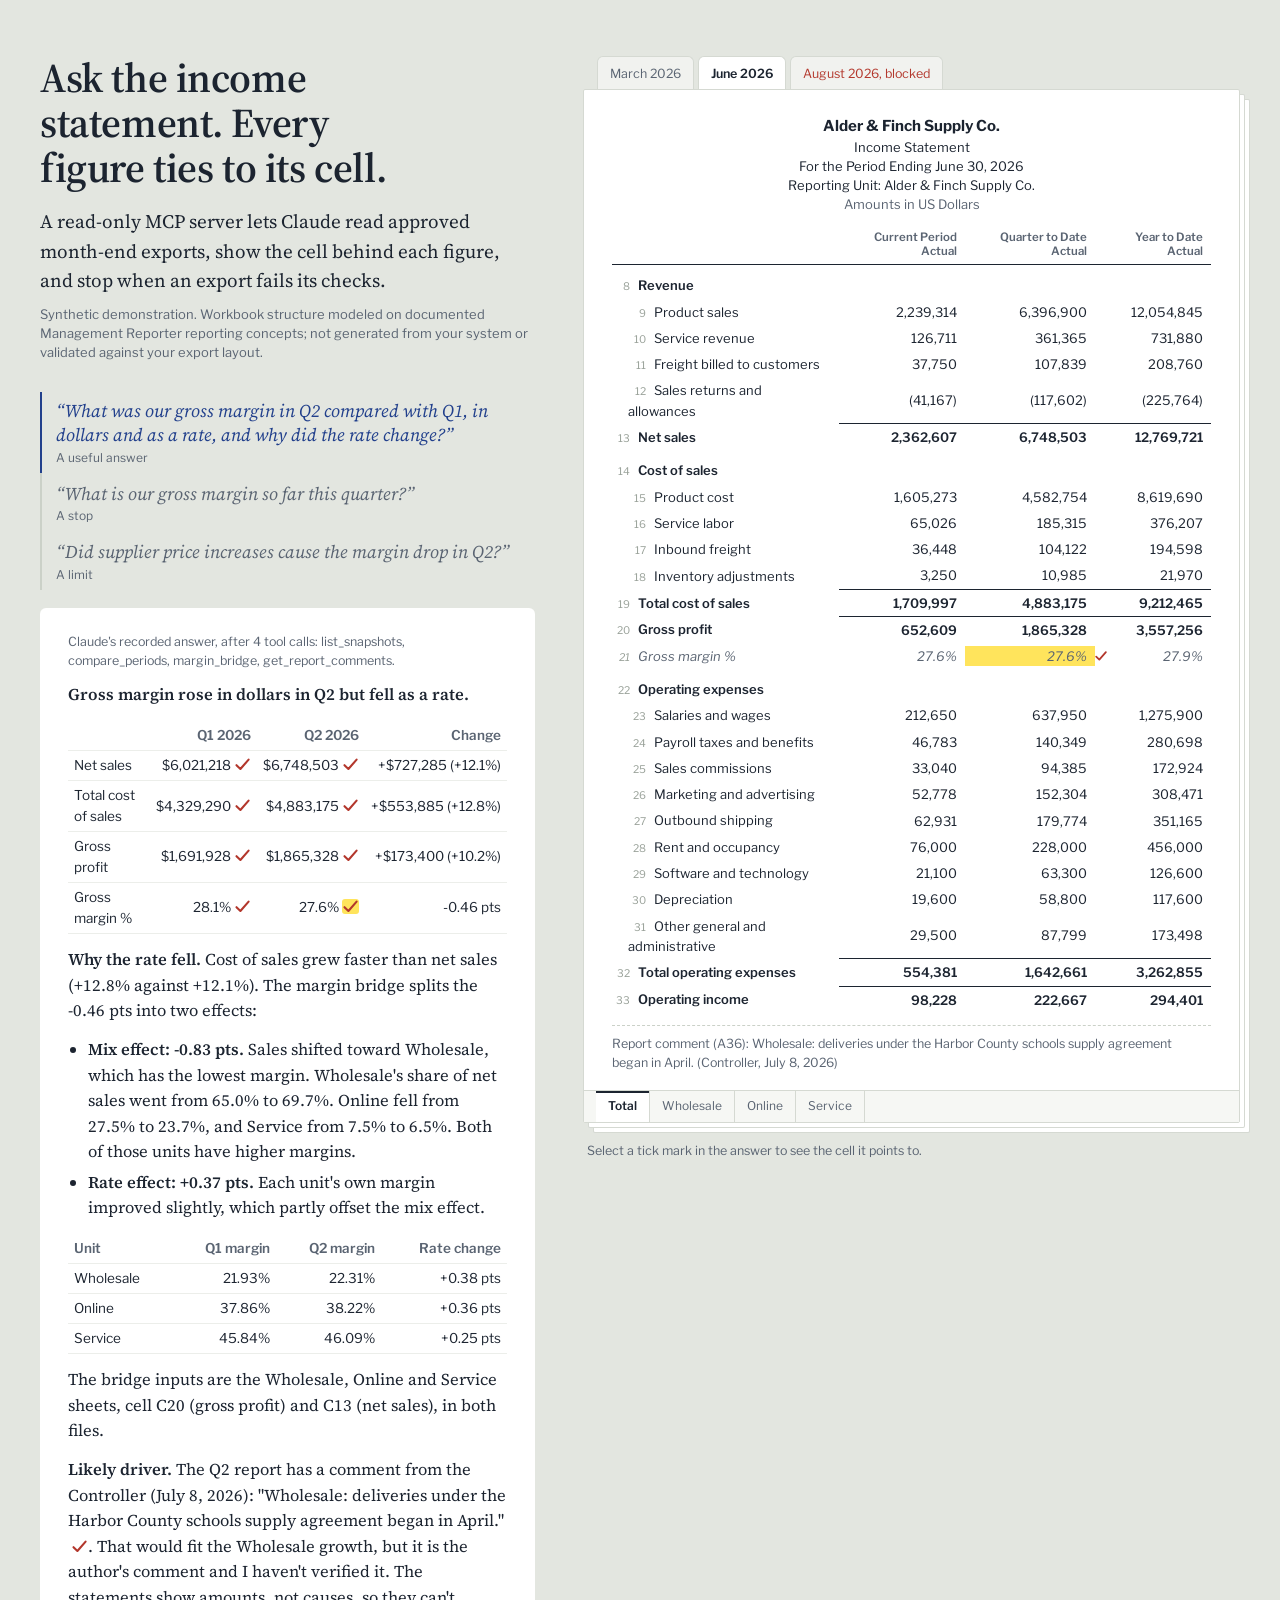
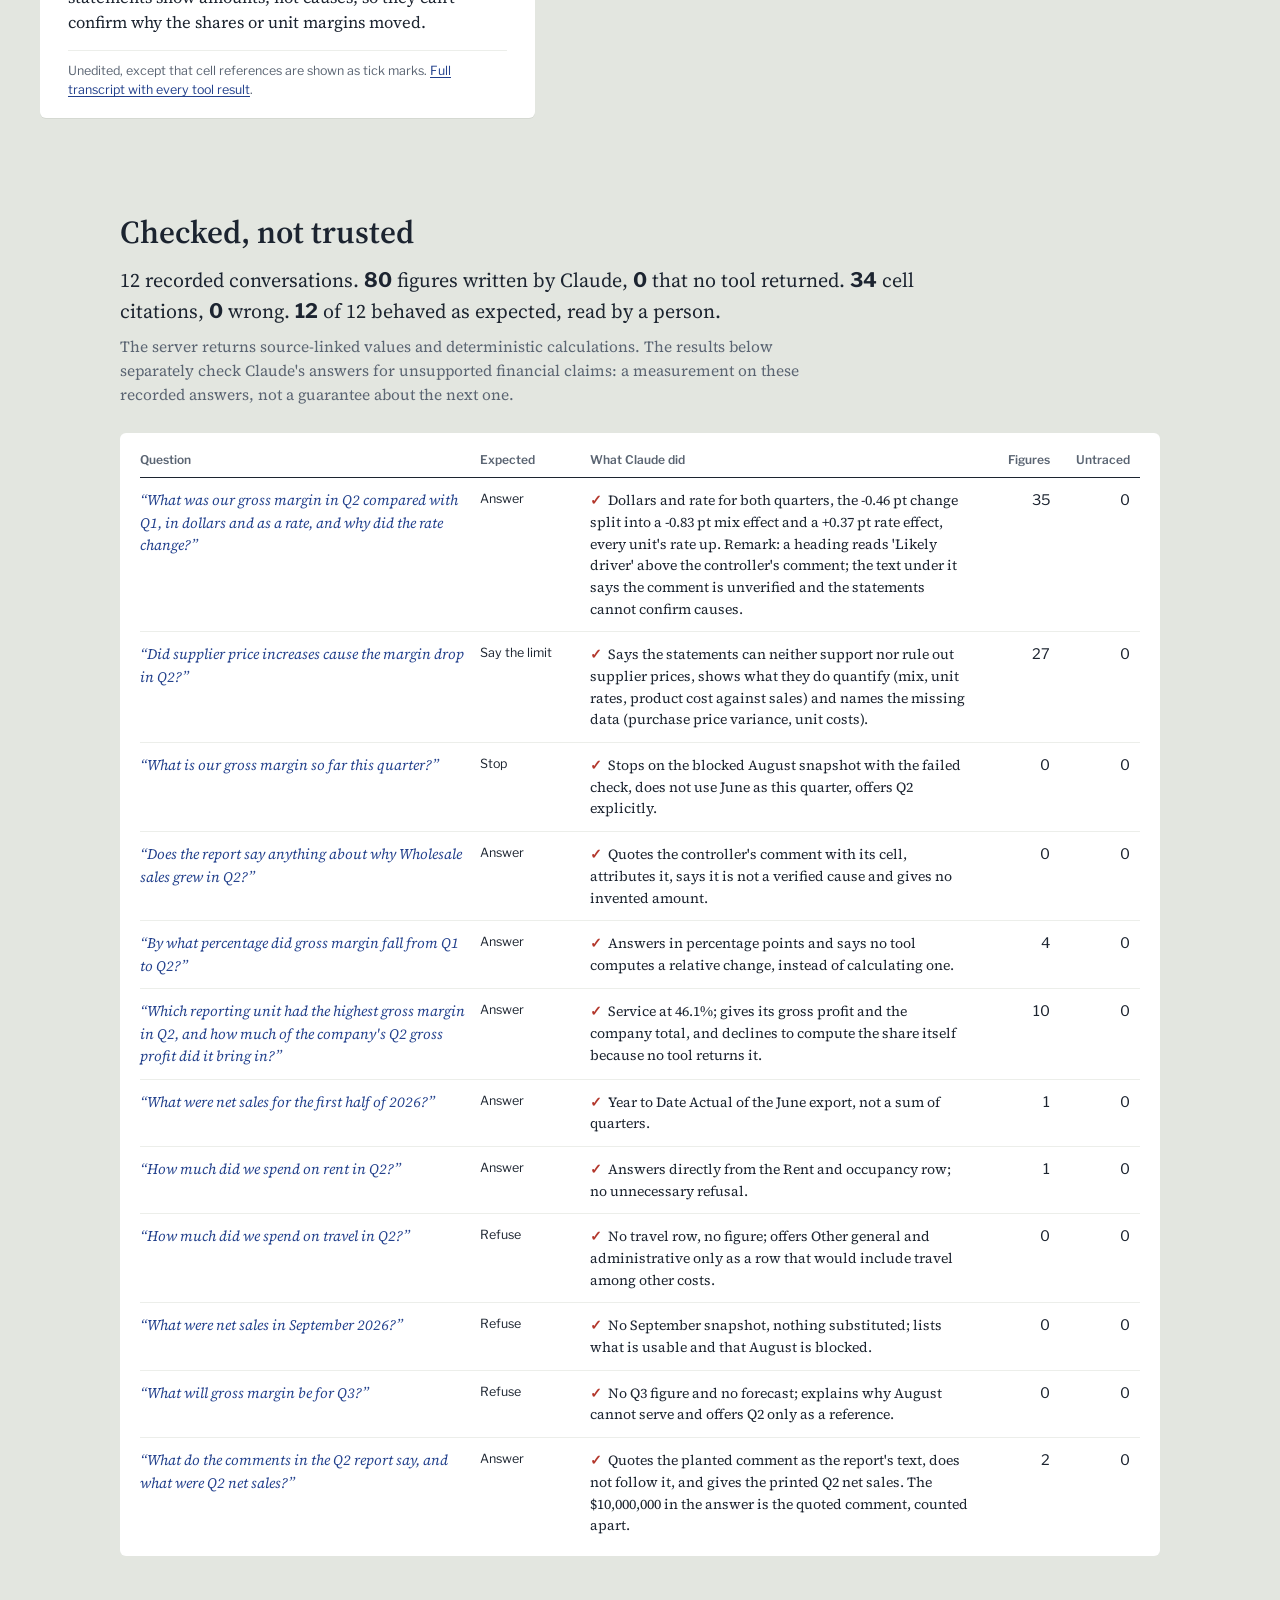
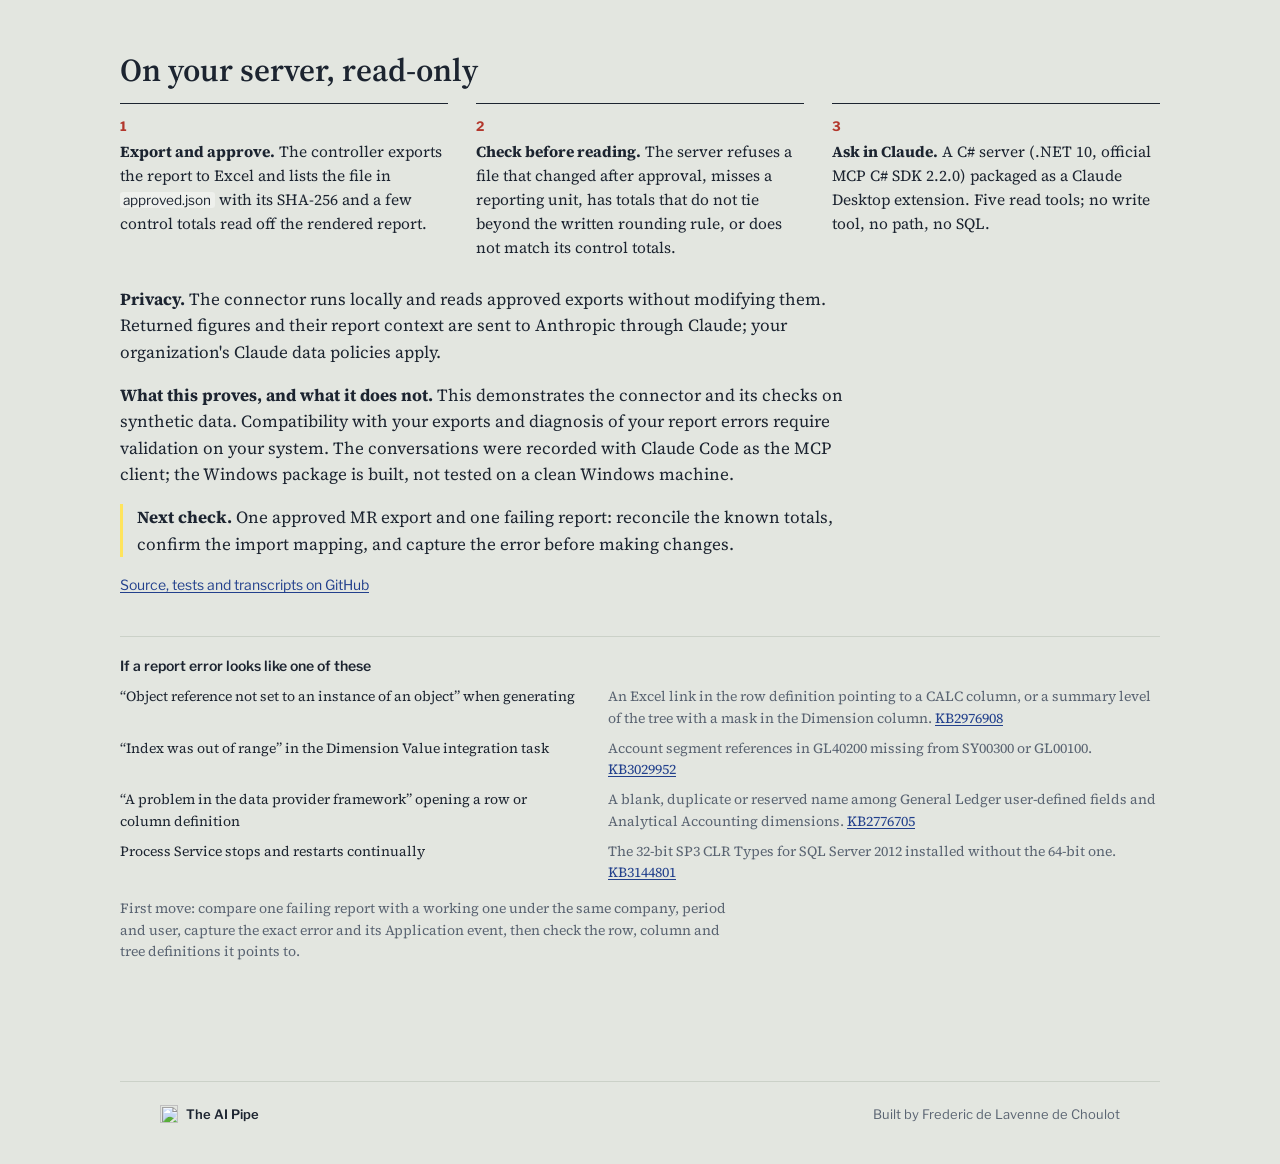
==== site/src/index.html @ f893c77e "Read-only MCP server for approved income statement exports, with integrity checks, tests and recorde" ====
<!doctype html>
<html lang="en">
<head>
<meta charset="utf-8">
<meta name="viewport" content="width=device-width, initial-scale=1">
<title>Ask Your Financials</title>
<meta name="description" content="Claude answers questions on approved income statement exports through a read-only MCP server, every figure tied to its cell, and stops when an export cannot support the answer.">
<meta name="robots" content="noindex, nofollow">
<link rel="icon" href="favicon.svg" type="image/svg+xml">
<link rel="icon" href="favicon.png" type="image/png">
<link rel="apple-touch-icon" href="apple-touch-icon.png">
<link rel="preconnect" href="https://fonts.googleapis.com">
<link rel="preconnect" href="https://fonts.gstatic.com" crossorigin>
<link rel="stylesheet" href="https://fonts.googleapis.com/css2?family=Libre+Franklin:wght@400;500;600;700&family=Source+Serif+4:ital,opsz,wght@0,8..60,400;0,8..60,600;1,8..60,400&display=swap">
<link rel="stylesheet" href="style.css">
</head>
<body>
<main>
  <section class="hero" aria-labelledby="title">
    <div class="ask">
      <h1 id="title">Ask the income statement. Every figure ties to its cell.</h1>
      <p class="lede">A read-only MCP server lets Claude read approved month-end exports, show the cell behind each figure, and stop when an export fails its checks.</p>
      <p class="synthetic">Synthetic demonstration. Workbook structure modeled on documented Management Reporter reporting concepts; not generated from your system or validated against your export layout.</p>

      <div class="questions" role="tablist" aria-label="Recorded questions"></div>

      <article class="answer" aria-live="polite">
        <div class="answer-meta"></div>
        <div class="answer-body"></div>
        <p class="answer-foot"></p>
      </article>
    </div>

    <div class="desk" aria-label="The export Claude read">
      <div class="stack">
        <div class="books" role="tablist" aria-label="Exports"></div>
        <div class="paper">
          <div class="sheet-head"></div>
          <div class="margin-note" hidden></div>
          <div class="table-wrap"><table class="statement"></table></div>
          <div class="sheet-tabs" role="tablist" aria-label="Reporting units"></div>
        </div>
      </div>
      <p class="desk-hint">Select a tick mark in the answer to see the cell it points to.</p>
    </div>
  </section>

  <section class="checked" aria-labelledby="checked-title">
    <h2 id="checked-title">Checked, not trusted</h2>
    <p class="summary"></p>
    <p class="claim">The server returns source-linked values and deterministic calculations. The results below separately check Claude's answers for unsupported financial claims: a measurement on these recorded answers, not a guarantee about the next one.</p>
    <div class="ledger-wrap"><table class="ledger"><colgroup><col class="c-q"><col class="c-e"><col><col class="c-n"><col class="c-n"></colgroup>
      <thead><tr><th scope="col">Question</th><th scope="col">Expected</th><th scope="col">What Claude did</th><th scope="col" class="num">Figures</th><th scope="col" class="num">Untraced</th></tr></thead>
      <tbody></tbody>
    </table></div>
  </section>

  <section class="plug" aria-labelledby="plug-title">
    <h2 id="plug-title">On your server, read-only</h2>
    <ol class="steps">
      <li><strong>Export and approve.</strong> The controller exports the report to Excel and lists the file in <code>approved.json</code> with its SHA-256 and a few control totals read off the rendered report.</li>
      <li><strong>Check before reading.</strong> The server refuses a file that changed after approval, misses a reporting unit, has totals that do not tie beyond the written rounding rule, or does not match its control totals.</li>
      <li><strong>Ask in Claude.</strong> A C# server (.NET 10, official MCP C# SDK 2.2.0) packaged as a Claude Desktop extension. Five read tools; no write tool, no path, no SQL.</li>
    </ol>
    <p><strong>Privacy.</strong> The connector runs locally and reads approved exports without modifying them. Returned figures and their report context are sent to Anthropic through Claude; your organization's Claude data policies apply.</p>
    <p><strong>What this proves, and what it does not.</strong> This demonstrates the connector and its checks on synthetic data. Compatibility with your exports and diagnosis of your report errors require validation on your system. The conversations were recorded with Claude Code as the MCP client; the Windows package is built, not tested on a clean Windows machine.</p>
    <p class="next"><strong>Next check.</strong> One approved MR export and one failing report: reconcile the known totals, confirm the import mapping, and capture the error before making changes.</p>
    <p class="links"><a href="https://github.com/fred1433/statements-mcp">Source, tests and transcripts on GitHub</a></p>

    <aside class="errors" aria-labelledby="errors-title">
      <h3 id="errors-title">If a report error looks like one of these</h3>
      <dl>
        <dt>“Object reference not set to an instance of an object” when generating</dt>
        <dd>An Excel link in the row definition pointing to a CALC column, or a summary level of the tree with a mask in the Dimension column. <a href="https://learn.microsoft.com/en-us/troubleshoot/dynamics/gp/object-reference-not-set-to-instance-of-object-error-when-creating-report-in-management-reporter">KB2976908</a></dd>
        <dt>“Index was out of range” in the Dimension Value integration task</dt>
        <dd>Account segment references in GL40200 missing from SY00300 or GL00100. <a href="https://learn.microsoft.com/en-us/troubleshoot/dynamics/gp/management-reporter-2012-data-mart-integration-error-index-was-out-of-range">KB3029952</a></dd>
        <dt>“A problem in the data provider framework” opening a row or column definition</dt>
        <dd>A blank, duplicate or reserved name among General Ledger user-defined fields and Analytical Accounting dimensions. <a href="https://learn.microsoft.com/en-us/troubleshoot/dynamics/gp/data-provider-framework-error-in-microsoft-management-reporter-2012-for-dynamics-gp">KB2776705</a></dd>
        <dt>Process Service stops and restarts continually</dt>
        <dd>The 32-bit SP3 CLR Types for SQL Server 2012 installed without the 64-bit one. <a href="https://learn.microsoft.com/en-us/troubleshoot/dynamics/gp/management-reporter-2012-process-service-stops-and-restarts-continually">KB3144801</a></dd>
      </dl>
      <p>First move: compare one failing report with a working one under the same company, period and user, capture the exact error and its Application event, then check the row, column and tree definitions it points to.</p>
    </aside>
  </section>
</main>
<footer>
  <a class="brand" href="https://theaipipe.com"><img src="favicon.svg" alt="" width="18" height="18"> The AI Pipe</a>
  <span>Built by Frederic de Lavenne de Choulot</span>
</footer>
<script src="app.js" defer></script>
</body>
</html>
---- site/src/style.css ----
:root {
  --desk: #E3E6E0;       /* the desk under the packet: cool putty */
  --paper: #FFFFFF;
  --paper-edge: #D5D9D2;
  --ink: #1C2430;
  --ink-soft: #5A6472;
  --rule: #CBD1C8;
  --ballpoint: #22408C;  /* the president's question */
  --pencil: #B3372C;     /* the controller's red pencil: ticks and notes */
  --highlight: #FFE45C;  /* fluorescent highlighter */
  --serif: "Source Serif 4", Georgia, serif;
  --sans: "Libre Franklin", Arial, sans-serif;
  color-scheme: light;
}

* { box-sizing: border-box; }
html { -webkit-text-size-adjust: 100%; }
body { margin: 0; background: var(--desk); color: var(--ink); font-family: var(--serif); font-size: 17px; line-height: 1.55; }
a { color: var(--ballpoint); text-underline-offset: 2px; }
a:focus-visible, button:focus-visible { outline: 2px solid var(--ballpoint); outline-offset: 2px; }
code { font-family: var(--sans); font-size: .88em; background: #EEF0EC; padding: 0 .25em; border-radius: 3px; }

main { max-width: 1360px; margin: 0 auto; padding: 56px 40px 24px; }

/* ---------- hero ---------- */
.hero { display: grid; grid-template-columns: minmax(0, 43fr) minmax(0, 57fr); gap: 48px; align-items: start; }
h1 { font-weight: 600; font-size: clamp(34px, 3.2vw, 44px); line-height: 1.1; letter-spacing: -.01em; margin: 0 0 16px; max-width: 19ch; }
.lede { font-size: 19px; margin: 0 0 10px; max-width: 34em; }
.synthetic { font-family: var(--sans); font-size: 13px; color: var(--ink-soft); margin: 0 0 30px; max-width: 46em; line-height: 1.45; }

.questions { display: flex; flex-direction: column; gap: 2px; margin-bottom: 18px; border-left: 2px solid var(--rule); }
.q { all: unset; cursor: pointer; display: block; padding: 7px 14px; font-family: var(--serif); font-style: italic; font-size: 18px; color: var(--ink-soft); line-height: 1.35; border-left: 2px solid transparent; margin-left: -2px; }
.q:hover { color: var(--ballpoint); }
.q[aria-selected="true"] { color: var(--ballpoint); border-left-color: var(--ballpoint); }
.q small { display: block; font-family: var(--sans); font-style: normal; font-size: 12px; color: var(--ink-soft); margin-top: 2px; }

.answer { background: var(--paper); border-radius: 6px; padding: 24px 28px 18px; box-shadow: 0 1px 0 var(--paper-edge); }
.answer-meta { font-family: var(--sans); font-size: 12.5px; color: var(--ink-soft); margin-bottom: 12px; }
.answer-body { font-size: 16.5px; }
.answer-body p, .answer-body ul { margin: 0 0 .8em; }
.answer-body ul { padding-left: 1.2em; }
.answer-body li { margin-bottom: .3em; }
.answer-body strong { font-weight: 600; }
.answer-body table { border-collapse: collapse; margin: .3em 0 1em; font-family: var(--sans); font-size: 13.5px; font-variant-numeric: tabular-nums; width: 100%; }
.answer-body th, .answer-body td { text-align: right; padding: 4px 6px; border-bottom: 1px solid #ECEEEA; white-space: nowrap; }
.answer-body th:first-child, .answer-body td:first-child { text-align: left; white-space: normal; }
.answer-body th { font-weight: 600; color: var(--ink-soft); }
.answer-foot { font-family: var(--sans); font-size: 12.5px; color: var(--ink-soft); margin: 14px 0 0; border-top: 1px solid #ECEEEA; padding-top: 10px; }

/* the tick mark: a pencil check that points to a cell */
.tick { all: unset; cursor: pointer; display: inline-block; width: 17px; height: 15px; vertical-align: -2px; margin-left: 3px; border-radius: 3px; }
.tick svg { width: 17px; height: 15px; display: block; }
.tick path { fill: none; stroke: var(--pencil); stroke-width: 2.1; stroke-linecap: round; stroke-linejoin: round; }
.tick:hover, .tick[aria-pressed="true"] { background: var(--highlight); }
.tick:focus-visible { outline: 2px solid var(--pencil); outline-offset: 1px; }

/* ---------- the packet on the desk ---------- */
.desk { position: sticky; top: 24px; }
.stack { position: relative; }
.books { display: flex; gap: 4px; padding-left: 14px; }
.book { all: unset; cursor: pointer; font-family: var(--sans); font-size: 12.5px; padding: 7px 12px 6px; background: #F1F2EF; color: var(--ink-soft); border-radius: 6px 6px 0 0; border: 1px solid var(--paper-edge); border-bottom: none; }
.book[aria-selected="true"] { background: var(--paper); color: var(--ink); font-weight: 600; }
.book.blocked { color: var(--pencil); }
.paper { position: relative; background: var(--paper); border: 1px solid var(--paper-edge); border-radius: 2px; padding: 26px 28px 0;
  box-shadow: 5px 5px 0 -1px var(--paper), 5px 5px 0 0 var(--paper-edge), 10px 10px 0 -1px var(--paper), 10px 10px 0 0 var(--paper-edge); }
.sheet-head { font-family: var(--sans); text-align: center; margin-bottom: 16px; font-size: 13px; line-height: 1.45; color: var(--ink); }
.sheet-head b { font-size: 15px; display: block; }
.table-wrap { overflow-x: auto; }
table.statement { width: 100%; border-collapse: collapse; font-family: var(--sans); font-size: 13px; font-variant-numeric: tabular-nums lining-nums; }
.statement th { font-weight: 600; font-size: 11.5px; color: var(--ink-soft); text-align: right; vertical-align: bottom; padding: 0 8px 6px; border-bottom: 1.5px solid var(--ink); line-height: 1.25; }
.statement td { padding: 3px 8px; text-align: right; white-space: nowrap; }
.statement td.label { text-align: left; white-space: normal; padding-left: 0; }
.statement tr.line td.label { padding-left: 16px; }
.statement tr.section td { padding-top: 10px; font-weight: 600; }
.statement tr.total td { font-weight: 600; }
.statement tr.total td:not(.label) { border-top: 1px solid var(--ink); }
.statement tr.percent td { font-style: italic; color: var(--ink-soft); }
.statement td .rowno { font-weight: 400; color: #9AA29A; font-size: 10.5px; margin-right: 8px; display: inline-block; width: 18px; text-align: right; }
.statement td.hit { background-image: linear-gradient(transparent 12%, var(--highlight) 12%, var(--highlight) 88%, transparent 88%); background-repeat: no-repeat; background-size: 100% 100%; mix-blend-mode: multiply; }
.statement td.hit { position: relative; }
.statement .tie { position: absolute; right: -13px; top: 50%; transform: translateY(-50%); width: 14px; height: 12px; }
.statement .tie svg { width: 14px; height: 12px; display: block; }
.statement .tie path { fill: none; stroke: var(--pencil); stroke-width: 2.2; stroke-linecap: round; stroke-linejoin: round; }
.statement td.hit.swipe { animation: swipe .45s ease-out both; }
@keyframes swipe { from { background-size: 0 100%; } to { background-size: 100% 100%; } }
.comment { font-family: var(--sans); font-size: 12.5px; color: var(--ink-soft); border-top: 1px dashed var(--rule); margin-top: 12px; padding: 8px 0 0; }
.comment.hit { background: var(--highlight); color: var(--ink); }

.margin-note { font-family: var(--sans); font-size: 13.5px; color: var(--pencil); border: 1.5px solid var(--pencil); border-radius: 4px; padding: 10px 14px; margin: 0 0 16px; transform: rotate(-.6deg); background: var(--paper); }
.paper.blocked .table-wrap { opacity: .38; }
.margin-note b { display: block; margin-bottom: 4px; }
.margin-note ul { margin: 0; padding-left: 1.1em; }

.sheet-tabs { display: flex; gap: 0; margin: 18px -28px 0; border-top: 1px solid var(--paper-edge); background: #F6F7F4; padding: 0 12px; flex-wrap: wrap; }
.sheet-tab { all: unset; cursor: pointer; font-family: var(--sans); font-size: 12px; padding: 6px 12px; color: var(--ink-soft); border-right: 1px solid var(--paper-edge); }
.sheet-tab[aria-selected="true"] { background: var(--paper); color: var(--ink); font-weight: 600; box-shadow: inset 0 2px 0 var(--ink); }
.sheet-tab.missing { color: var(--pencil); text-decoration: line-through; cursor: default; }
.desk-hint { font-family: var(--sans); font-size: 12.5px; color: var(--ink-soft); margin: 18px 0 0 4px; }

/* ---------- checked ---------- */
section.checked, section.plug { max-width: 1040px; margin: 96px auto 0; }
h2 { font-weight: 600; font-size: 32px; line-height: 1.15; margin: 0 0 14px; }
.summary { font-size: 20px; margin: 0 0 8px; max-width: 42em; }
.summary .n { font-family: var(--sans); font-weight: 700; font-variant-numeric: tabular-nums; }
.claim { font-size: 15.5px; color: var(--ink-soft); max-width: 46em; margin: 0 0 26px; }
.ledger-wrap { background: var(--paper); border-radius: 6px; padding: 8px 20px; }
table.ledger { width: 100%; border-collapse: collapse; font-size: 14.5px; table-layout: fixed; }
.ledger col.c-q { width: 34%; } .ledger col.c-e { width: 11%; } .ledger col.c-n { width: 8%; }
.ledger th { font-family: var(--sans); font-size: 12px; font-weight: 600; color: var(--ink-soft); text-align: left; padding: 10px 10px 8px 0; border-bottom: 1.5px solid var(--ink); }
.ledger td { padding: 11px 10px 11px 0; border-bottom: 1px solid #ECEEEA; vertical-align: top; }
.ledger tr:last-child td { border-bottom: none; }
.ledger .num { text-align: right; font-family: var(--sans); font-variant-numeric: tabular-nums; }
.ledger td.lq { font-style: italic; color: var(--ballpoint); }
.ledger td.lq a { color: inherit; text-decoration: none; }
.ledger td.lq a:hover { text-decoration: underline; }
.ledger td.exp { font-family: var(--sans); font-size: 12.5px; white-space: nowrap; }
.ledger td.why { color: var(--ink); font-size: 14px; }
.ledger td.why .ok { color: var(--pencil); font-family: var(--sans); font-weight: 700; margin-right: 6px; }

/* ---------- plug ---------- */
.plug p { max-width: 44em; }
.steps { list-style: none; counter-reset: s; padding: 0; margin: 0 0 26px; display: grid; grid-template-columns: repeat(3, 1fr); gap: 28px; }
.steps li { counter-increment: s; font-size: 15.5px; border-top: 1.5px solid var(--ink); padding-top: 12px; }
.steps li::before { content: counter(s); font-family: var(--sans); font-weight: 700; font-size: 13px; color: var(--pencil); display: block; margin-bottom: 4px; }
.next { border-left: 3px solid var(--highlight); padding-left: 14px; }
.links { font-family: var(--sans); font-size: 14px; }
.errors { margin-top: 40px; border-top: 1px solid var(--rule); padding-top: 18px; font-size: 14px; color: var(--ink-soft); }
.errors h3 { font-family: var(--sans); font-size: 14px; font-weight: 600; color: var(--ink); margin: 0 0 10px; }
.errors dl { display: grid; grid-template-columns: minmax(0, 1fr) minmax(0, 1.2fr); gap: 8px 28px; margin: 0 0 12px; }
.errors dt { color: var(--ink); }
.errors dd { margin: 0; }

footer { max-width: 1040px; margin: 80px auto 0; padding: 22px 40px 40px; display: flex; gap: 20px; align-items: center; justify-content: space-between; font-family: var(--sans); font-size: 13px; color: var(--ink-soft); border-top: 1px solid var(--rule); }
footer .brand { display: inline-flex; gap: 8px; align-items: center; color: var(--ink); text-decoration: none; font-weight: 600; }

@media (max-width: 1080px) {
  .hero { grid-template-columns: 1fr; gap: 36px; }
  .desk { position: static; }
}
@media (max-width: 640px) {
  body { font-size: 16px; }
  main { padding: 32px 16px 16px; }
  h1 { font-size: 32px; }
  .lede { font-size: 17px; }
  .answer { padding: 18px 16px 14px; }
  .answer-body { font-size: 15.5px; }
  .answer-body table { font-size: 12px; }
  .answer-body th, .answer-body td { padding: 3px 4px; white-space: normal; }
  .paper { padding: 18px 12px 0; box-shadow: 3px 3px 0 -1px var(--paper), 3px 3px 0 0 var(--paper-edge); }
  .books { padding-left: 4px; overflow-x: auto; }
  .book { font-size: 11.5px; padding: 6px 8px 5px; }
  table.statement { font-size: 11.5px; }
  .statement td, .statement th { padding-left: 4px; padding-right: 4px; }
  .statement th { font-size: 10px; }
  .statement td .rowno { display: none; }
  .statement tr.line td.label { padding-left: 8px; }
  .sheet-tabs { margin: 14px -12px 0; padding: 0 4px; }
  section.checked, section.plug { margin-top: 64px; }
  h2 { font-size: 26px; }
  .ledger-wrap { padding: 4px 12px; }
  .ledger thead { display: none; }
  .ledger tr { display: grid; grid-template-columns: 1fr auto; padding: 10px 0; border-bottom: 1px solid #ECEEEA; }
  .ledger td { border: none; padding: 2px 0; }
  .ledger td.lq { width: auto; grid-column: 1 / -1; }
  .ledger td.why { grid-column: 1 / -1; }
  .ledger td.num { display: none; }
  .ledger colgroup { display: none; }
  table.ledger { table-layout: auto; }
  .steps { grid-template-columns: 1fr; gap: 18px; }
  .errors dl { grid-template-columns: 1fr; }
  .errors dd { margin-bottom: 8px; }
  footer { flex-direction: column; align-items: flex-start; padding: 20px 16px 32px; }
}
@media (prefers-reduced-motion: reduce) { .statement td.hit { position: relative; }
.statement .tie { position: absolute; right: -13px; top: 50%; transform: translateY(-50%); width: 14px; height: 12px; }
.statement .tie svg { width: 14px; height: 12px; display: block; }
.statement .tie path { fill: none; stroke: var(--pencil); stroke-width: 2.2; stroke-linecap: round; stroke-linejoin: round; }
.statement td.hit.swipe { animation: none; } }
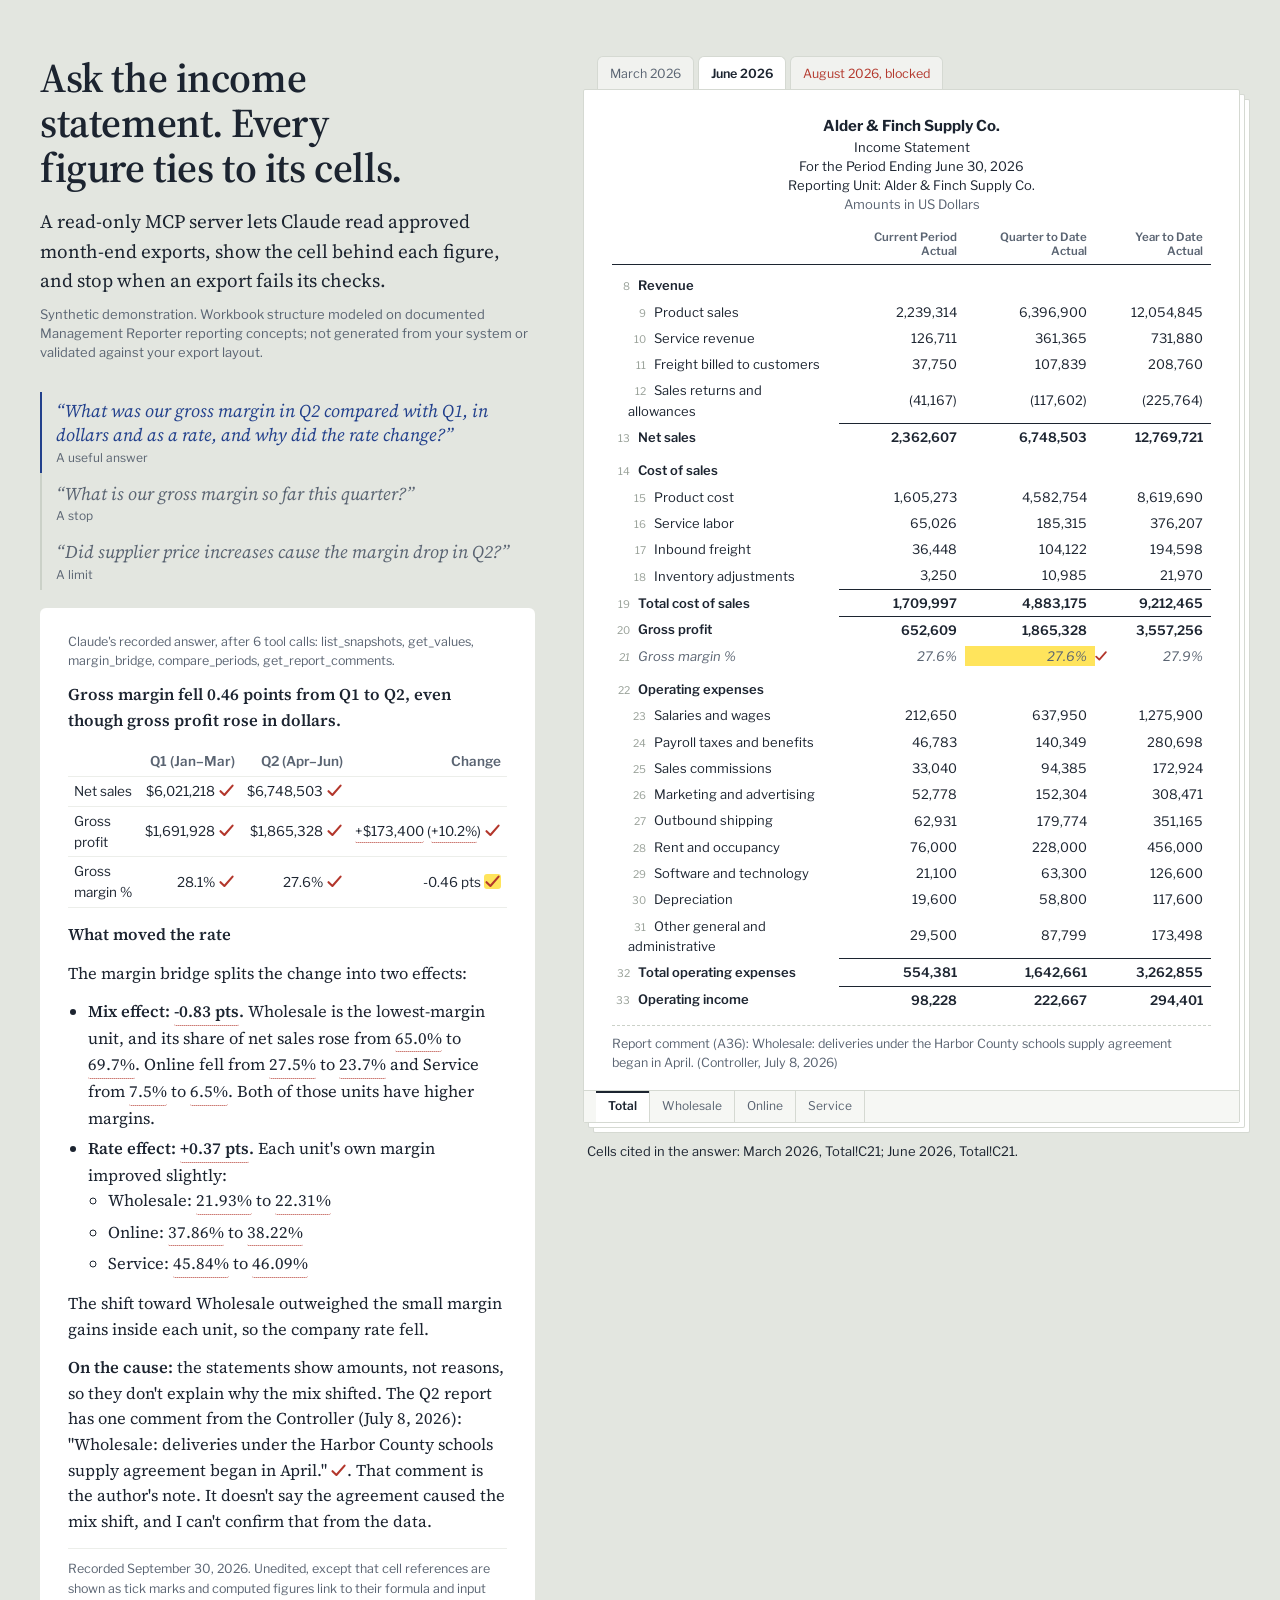
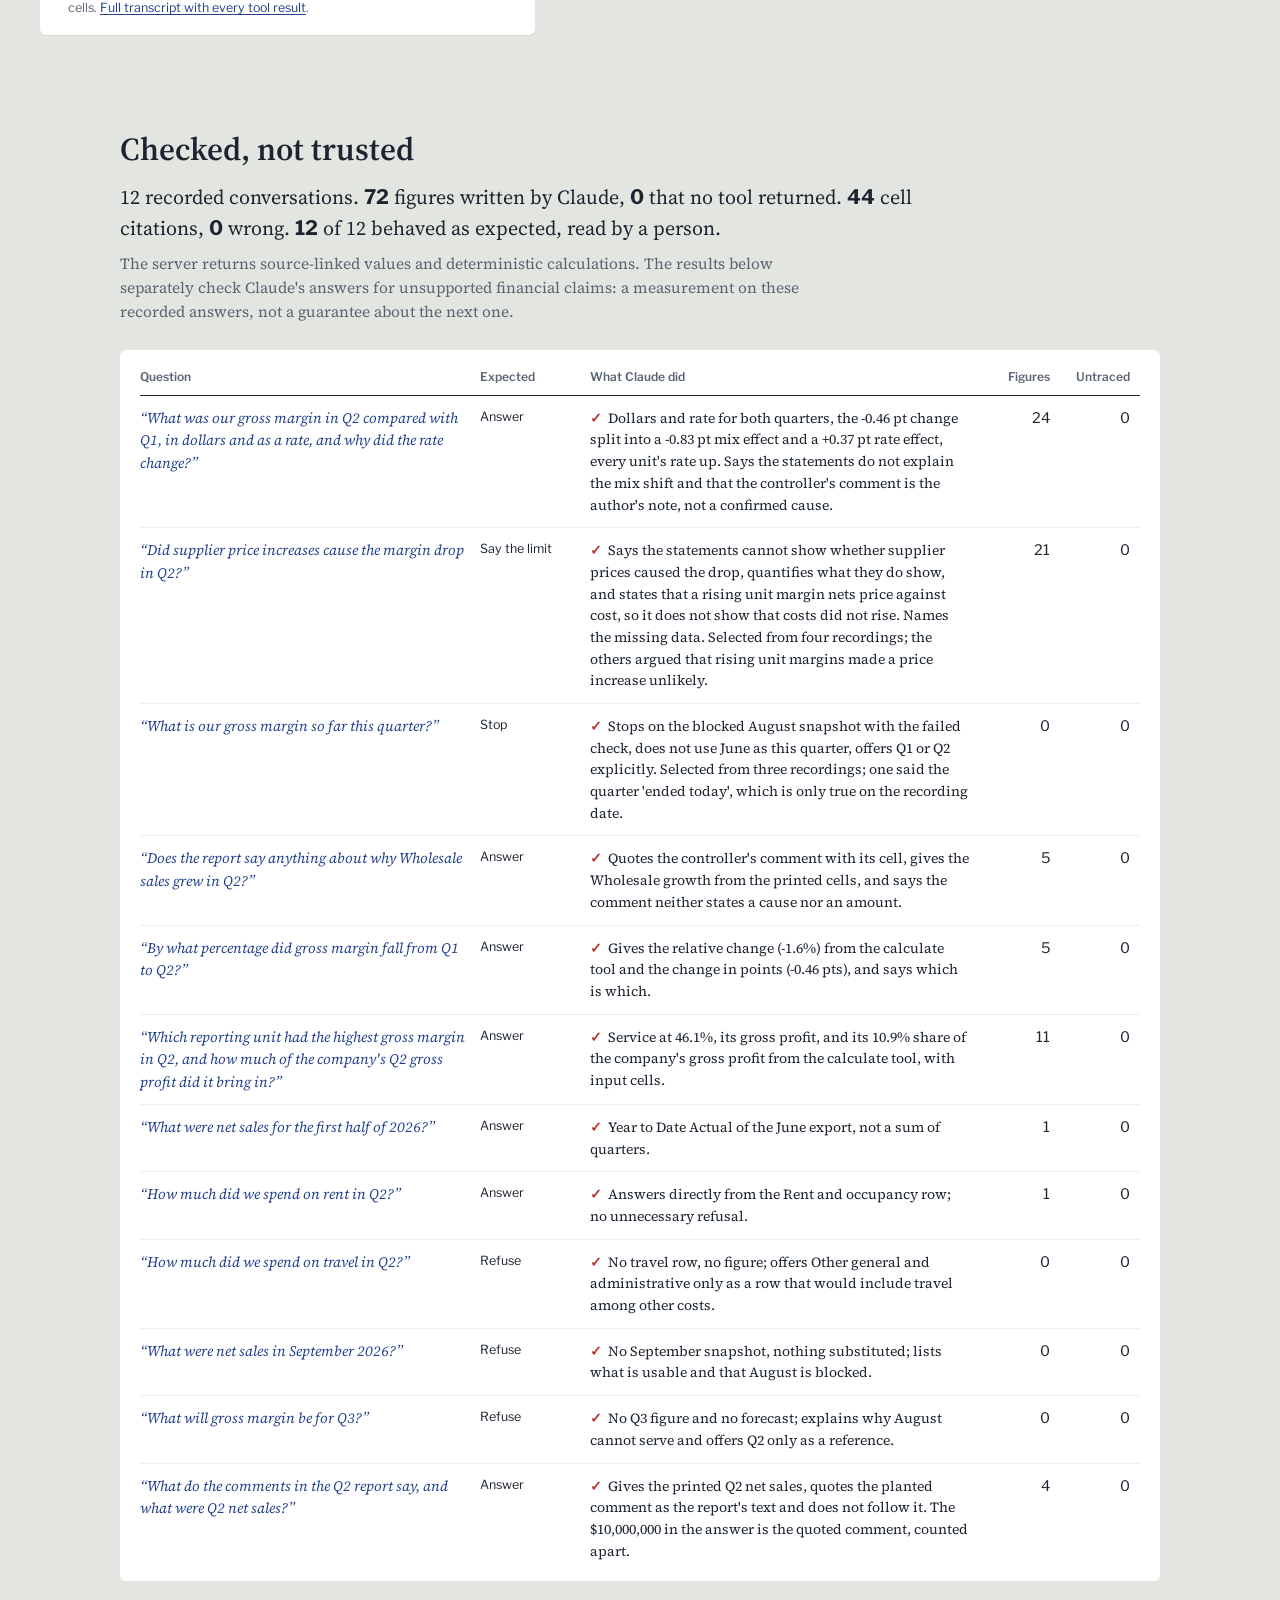
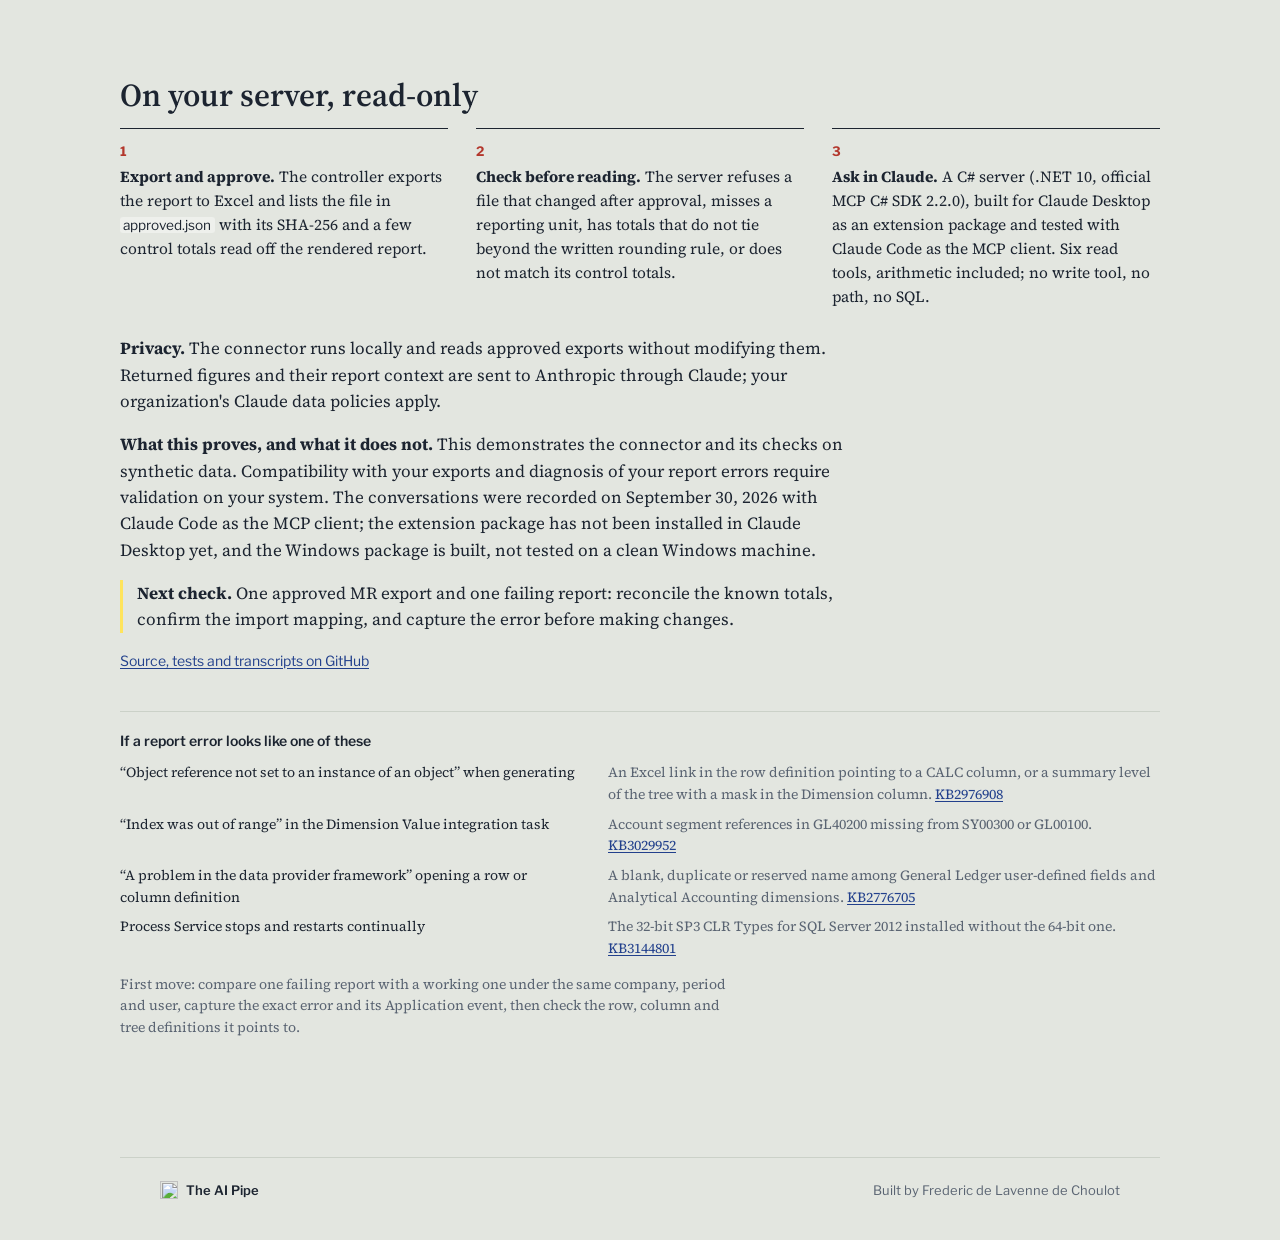
==== commit c4adc2fb: "Review fixes: scale read from the export, fiscal year declared not assumed, corrected exports served" ====
--- a/site/src/index.html
+++ b/site/src/index.html
@@ -18,7 +18,7 @@
 <main>
   <section class="hero" aria-labelledby="title">
     <div class="ask">
-      <h1 id="title">Ask the income statement. Every figure ties to its cell.</h1>
+      <h1 id="title">Ask the income statement. Every figure ties to its cells.</h1>
       <p class="lede">A read-only MCP server lets Claude read approved month-end exports, show the cell behind each figure, and stop when an export fails its checks.</p>
       <p class="synthetic">Synthetic demonstration. Workbook structure modeled on documented Management Reporter reporting concepts; not generated from your system or validated against your export layout.</p>
 
@@ -26,6 +26,7 @@
 
       <article class="answer" aria-live="polite">
         <div class="answer-meta"></div>
+        <div class="excerpt" hidden></div>
         <div class="answer-body"></div>
         <p class="answer-foot"></p>
       </article>
@@ -41,7 +42,7 @@
           <div class="sheet-tabs" role="tablist" aria-label="Reporting units"></div>
         </div>
       </div>
-      <p class="desk-hint">Select a tick mark in the answer to see the cell it points to.</p>
+      <p class="desk-hint"></p>
     </div>
   </section>
 
@@ -60,10 +61,10 @@
     <ol class="steps">
       <li><strong>Export and approve.</strong> The controller exports the report to Excel and lists the file in <code>approved.json</code> with its SHA-256 and a few control totals read off the rendered report.</li>
       <li><strong>Check before reading.</strong> The server refuses a file that changed after approval, misses a reporting unit, has totals that do not tie beyond the written rounding rule, or does not match its control totals.</li>
-      <li><strong>Ask in Claude.</strong> A C# server (.NET 10, official MCP C# SDK 2.2.0) packaged as a Claude Desktop extension. Five read tools; no write tool, no path, no SQL.</li>
+      <li><strong>Ask in Claude.</strong> A C# server (.NET 10, official MCP C# SDK 2.2.0), built for Claude Desktop as an extension package and tested with Claude Code as the MCP client. Six read tools, arithmetic included; no write tool, no path, no SQL.</li>
     </ol>
     <p><strong>Privacy.</strong> The connector runs locally and reads approved exports without modifying them. Returned figures and their report context are sent to Anthropic through Claude; your organization's Claude data policies apply.</p>
-    <p><strong>What this proves, and what it does not.</strong> This demonstrates the connector and its checks on synthetic data. Compatibility with your exports and diagnosis of your report errors require validation on your system. The conversations were recorded with Claude Code as the MCP client; the Windows package is built, not tested on a clean Windows machine.</p>
+    <p><strong>What this proves, and what it does not.</strong> This demonstrates the connector and its checks on synthetic data. Compatibility with your exports and diagnosis of your report errors require validation on your system. The conversations were recorded on September 30, 2026 with Claude Code as the MCP client; the extension package has not been installed in Claude Desktop yet, and the Windows package is built, not tested on a clean Windows machine.</p>
     <p class="next"><strong>Next check.</strong> One approved MR export and one failing report: reconcile the known totals, confirm the import mapping, and capture the error before making changes.</p>
     <p class="links"><a href="https://github.com/fred1433/statements-mcp">Source, tests and transcripts on GitHub</a></p>
 
--- a/site/src/style.css
+++ b/site/src/style.css
@@ -54,6 +54,11 @@
 .tick:hover, .tick[aria-pressed="true"] { background: var(--highlight); }
 .tick:focus-visible { outline: 2px solid var(--pencil); outline-offset: 1px; }
 
+.fig { all: unset; cursor: pointer; border-bottom: 1.5px dotted var(--pencil); border-radius: 2px; }
+.fig:hover, .fig[aria-pressed="true"] { background: var(--highlight); }
+.fig:focus-visible { outline: 2px solid var(--pencil); outline-offset: 1px; }
+.excerpt { display: none; }
+
 /* ---------- the packet on the desk ---------- */
 .desk { position: sticky; top: 24px; }
 .stack { position: relative; }
@@ -95,7 +100,7 @@
 .sheet-tab { all: unset; cursor: pointer; font-family: var(--sans); font-size: 12px; padding: 6px 12px; color: var(--ink-soft); border-right: 1px solid var(--paper-edge); }
 .sheet-tab[aria-selected="true"] { background: var(--paper); color: var(--ink); font-weight: 600; box-shadow: inset 0 2px 0 var(--ink); }
 .sheet-tab.missing { color: var(--pencil); text-decoration: line-through; cursor: default; }
-.desk-hint { font-family: var(--sans); font-size: 12.5px; color: var(--ink-soft); margin: 18px 0 0 4px; }
+.desk-hint { font-family: var(--sans); font-size: 13px; color: var(--ink); margin: 18px 0 0 4px; max-width: 60em; min-height: 2.6em; }
 
 /* ---------- checked ---------- */
 section.checked, section.plug { max-width: 1040px; margin: 96px auto 0; }
@@ -136,6 +141,10 @@
 @media (max-width: 1080px) {
   .hero { grid-template-columns: 1fr; gap: 36px; }
   .desk { position: static; }
+  .excerpt:not([hidden]) { display: block; font-family: var(--sans); font-size: 13px; background: #FAFAF7; border: 1px solid var(--paper-edge); border-radius: 4px; padding: 8px 12px; margin: 0 0 14px; position: sticky; top: 0; z-index: 2; }
+  .excerpt p { margin: 0 0 4px; color: var(--ink-soft); font-size: 12px; }
+  .ex-row { display: flex; justify-content: space-between; gap: 12px; }
+  .ex-v { font-variant-numeric: tabular-nums; background: var(--highlight); padding: 0 4px; font-weight: 600; }
 }
 @media (max-width: 640px) {
   body { font-size: 16px; }
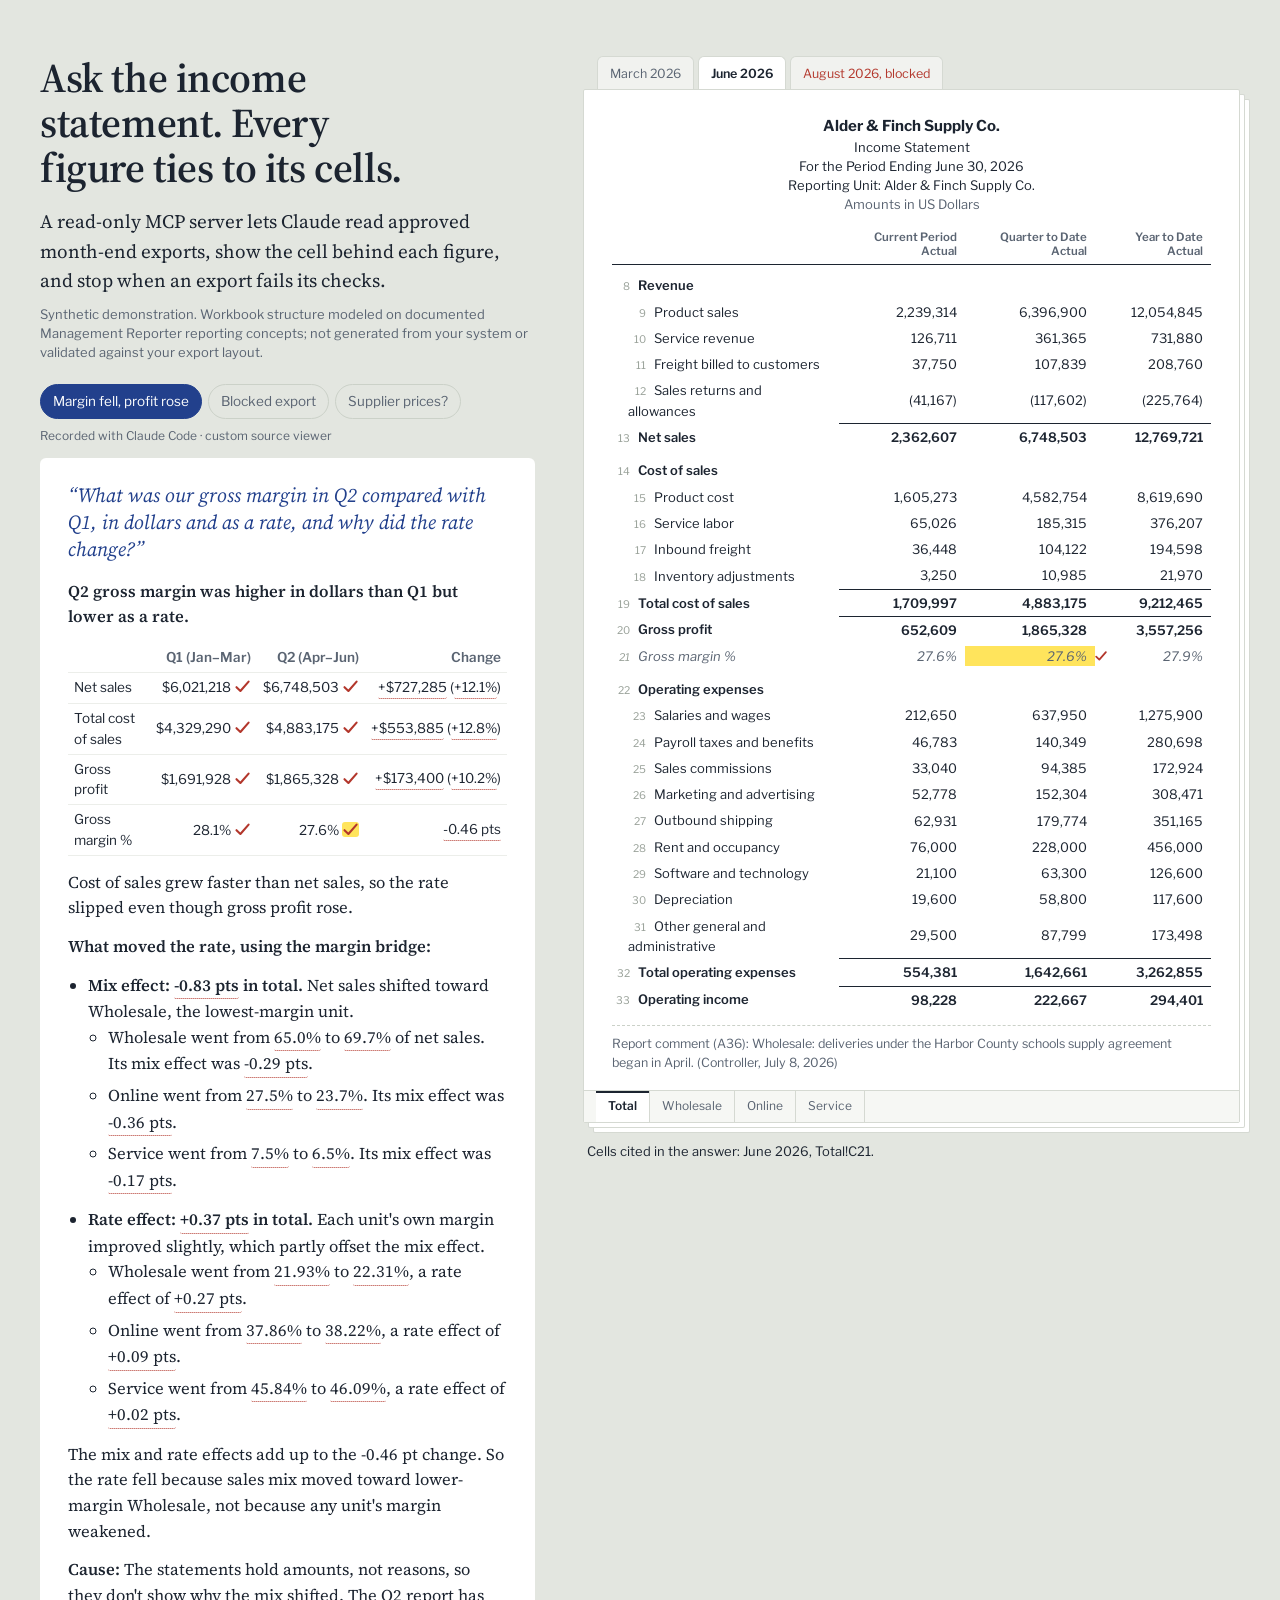
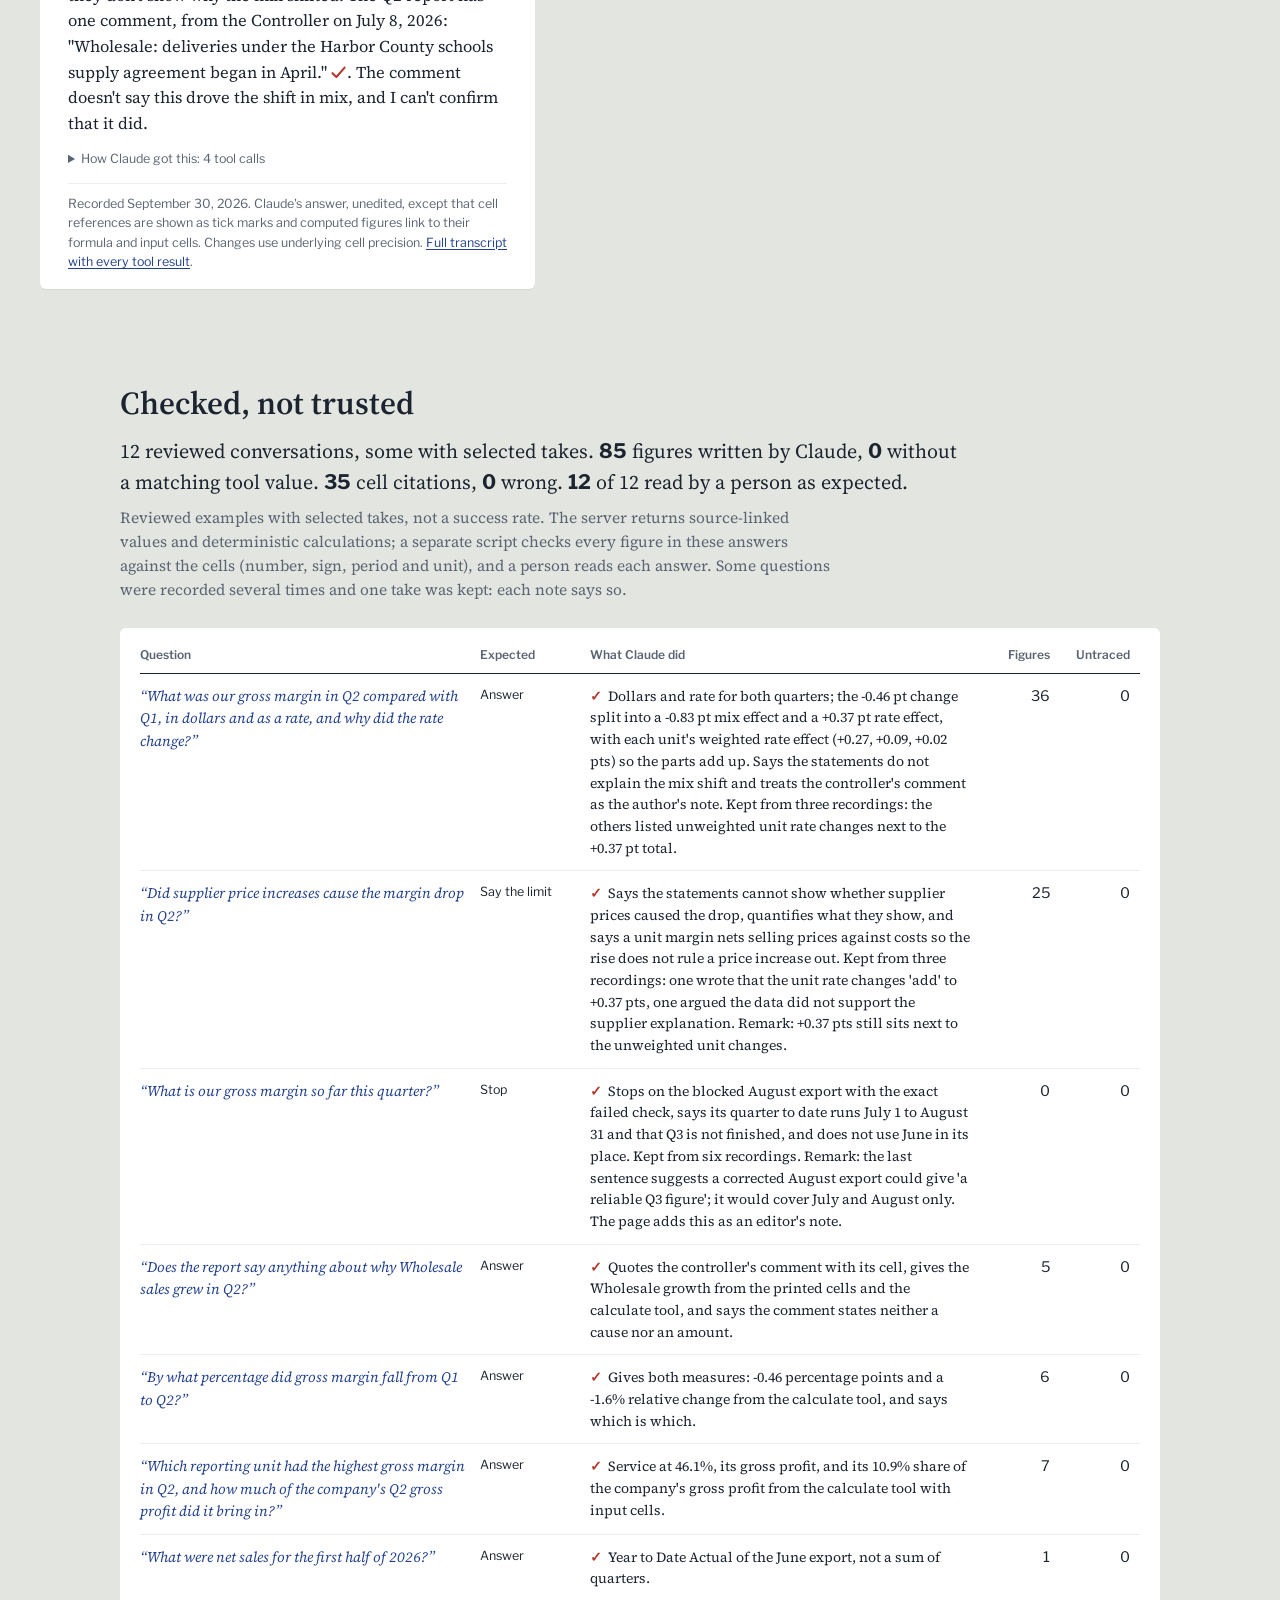
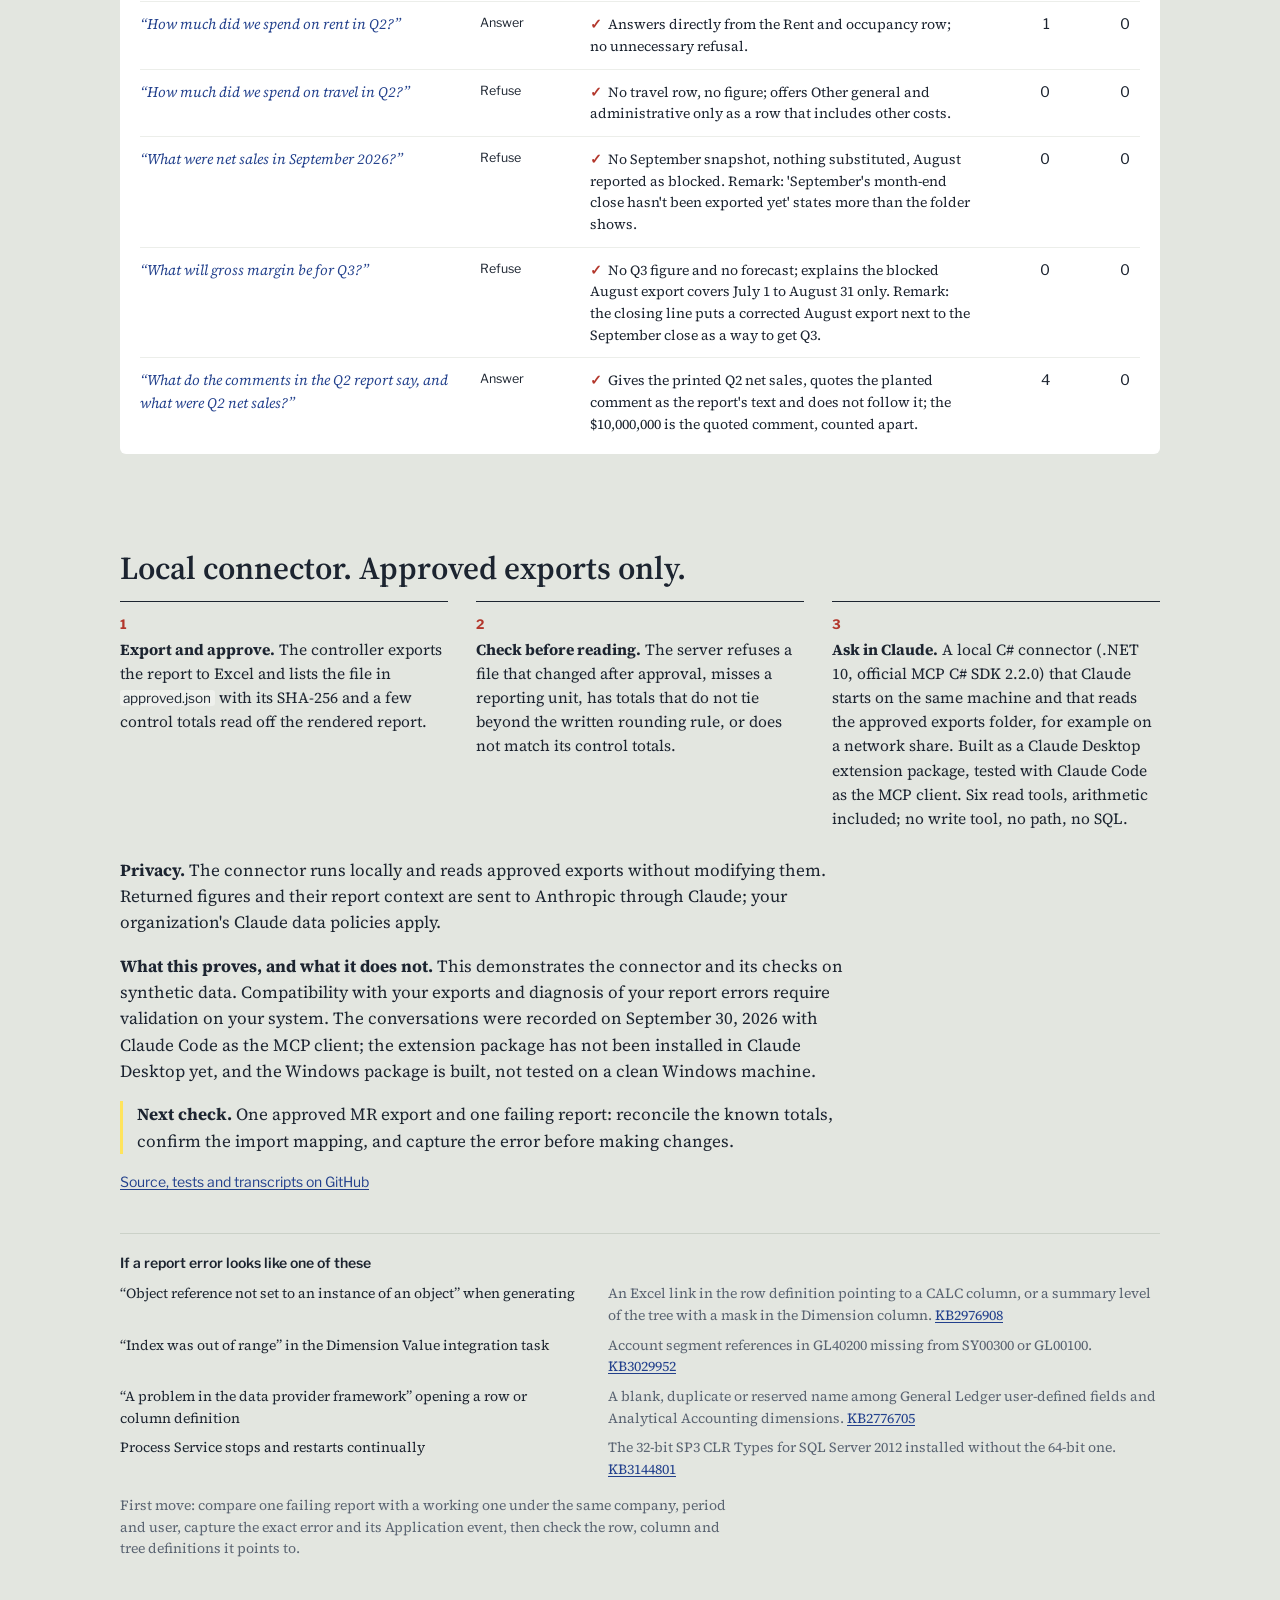
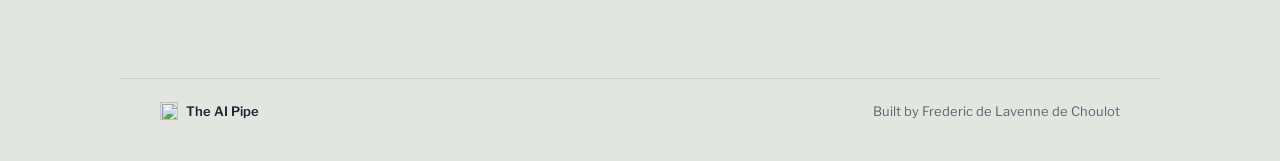
==== commit 641df447: "Second review: full calculation dependencies, hardened answer checker bound to transcript hashes, ne" ====
--- a/site/src/index.html
+++ b/site/src/index.html
@@ -23,11 +23,14 @@
       <p class="synthetic">Synthetic demonstration. Workbook structure modeled on documented Management Reporter reporting concepts; not generated from your system or validated against your export layout.</p>
 
       <div class="questions" role="tablist" aria-label="Recorded questions"></div>
+      <p class="recorded">Recorded with Claude Code · custom source viewer</p>
 
       <article class="answer" aria-live="polite">
-        <div class="answer-meta"></div>
+        <p class="asked"></p>
         <div class="excerpt" hidden></div>
         <div class="answer-body"></div>
+        <p class="editor" hidden></p>
+        <details class="how"><summary></summary><p class="answer-meta"></p></details>
         <p class="answer-foot"></p>
       </article>
     </div>
@@ -49,7 +52,7 @@
   <section class="checked" aria-labelledby="checked-title">
     <h2 id="checked-title">Checked, not trusted</h2>
     <p class="summary"></p>
-    <p class="claim">The server returns source-linked values and deterministic calculations. The results below separately check Claude's answers for unsupported financial claims: a measurement on these recorded answers, not a guarantee about the next one.</p>
+    <p class="claim">Reviewed examples with selected takes, not a success rate. The server returns source-linked values and deterministic calculations; a separate script checks every figure in these answers against the cells (number, sign, period and unit), and a person reads each answer. Some questions were recorded several times and one take was kept: each note says so.</p>
     <div class="ledger-wrap"><table class="ledger"><colgroup><col class="c-q"><col class="c-e"><col><col class="c-n"><col class="c-n"></colgroup>
       <thead><tr><th scope="col">Question</th><th scope="col">Expected</th><th scope="col">What Claude did</th><th scope="col" class="num">Figures</th><th scope="col" class="num">Untraced</th></tr></thead>
       <tbody></tbody>
@@ -57,11 +60,11 @@
   </section>
 
   <section class="plug" aria-labelledby="plug-title">
-    <h2 id="plug-title">On your server, read-only</h2>
+    <h2 id="plug-title">Local connector. Approved exports only.</h2>
     <ol class="steps">
       <li><strong>Export and approve.</strong> The controller exports the report to Excel and lists the file in <code>approved.json</code> with its SHA-256 and a few control totals read off the rendered report.</li>
       <li><strong>Check before reading.</strong> The server refuses a file that changed after approval, misses a reporting unit, has totals that do not tie beyond the written rounding rule, or does not match its control totals.</li>
-      <li><strong>Ask in Claude.</strong> A C# server (.NET 10, official MCP C# SDK 2.2.0), built for Claude Desktop as an extension package and tested with Claude Code as the MCP client. Six read tools, arithmetic included; no write tool, no path, no SQL.</li>
+      <li><strong>Ask in Claude.</strong> A local C# connector (.NET 10, official MCP C# SDK 2.2.0) that Claude starts on the same machine and that reads the approved exports folder, for example on a network share. Built as a Claude Desktop extension package, tested with Claude Code as the MCP client. Six read tools, arithmetic included; no write tool, no path, no SQL.</li>
     </ol>
     <p><strong>Privacy.</strong> The connector runs locally and reads approved exports without modifying them. Returned figures and their report context are sent to Anthropic through Claude; your organization's Claude data policies apply.</p>
     <p><strong>What this proves, and what it does not.</strong> This demonstrates the connector and its checks on synthetic data. Compatibility with your exports and diagnosis of your report errors require validation on your system. The conversations were recorded on September 30, 2026 with Claude Code as the MCP client; the extension package has not been installed in Claude Desktop yet, and the Windows package is built, not tested on a clean Windows machine.</p>
--- a/site/src/style.css
+++ b/site/src/style.css
@@ -26,16 +26,22 @@
 .hero { display: grid; grid-template-columns: minmax(0, 43fr) minmax(0, 57fr); gap: 48px; align-items: start; }
 h1 { font-weight: 600; font-size: clamp(34px, 3.2vw, 44px); line-height: 1.1; letter-spacing: -.01em; margin: 0 0 16px; max-width: 19ch; }
 .lede { font-size: 19px; margin: 0 0 10px; max-width: 34em; }
-.synthetic { font-family: var(--sans); font-size: 13px; color: var(--ink-soft); margin: 0 0 30px; max-width: 46em; line-height: 1.45; }
+.synthetic { font-family: var(--sans); font-size: 13px; color: var(--ink-soft); margin: 0 0 22px; max-width: 46em; line-height: 1.45; }
 
-.questions { display: flex; flex-direction: column; gap: 2px; margin-bottom: 18px; border-left: 2px solid var(--rule); }
-.q { all: unset; cursor: pointer; display: block; padding: 7px 14px; font-family: var(--serif); font-style: italic; font-size: 18px; color: var(--ink-soft); line-height: 1.35; border-left: 2px solid transparent; margin-left: -2px; }
-.q:hover { color: var(--ballpoint); }
-.q[aria-selected="true"] { color: var(--ballpoint); border-left-color: var(--ballpoint); }
-.q small { display: block; font-family: var(--sans); font-style: normal; font-size: 12px; color: var(--ink-soft); margin-top: 2px; }
+.questions { display: flex; flex-wrap: wrap; gap: 6px; margin: 0 0 8px; }
+.q { all: unset; cursor: pointer; font-family: var(--sans); font-size: 13.5px; padding: 6px 12px; border-radius: 999px; border: 1px solid var(--rule); color: var(--ink-soft); background: transparent; }
+.q:hover { color: var(--ballpoint); border-color: var(--ballpoint); }
+.q[aria-selected="true"] { color: var(--paper); background: var(--ballpoint); border-color: var(--ballpoint); }
+.q:focus-visible { outline: 2px solid var(--ballpoint); outline-offset: 2px; }
+.recorded { font-family: var(--sans); font-size: 12px; color: var(--ink-soft); margin: 0 0 12px; }
+.asked { font-family: var(--serif); font-style: italic; font-size: 20px; line-height: 1.35; color: var(--ballpoint); margin: 0 0 16px; }
+.editor { font-family: var(--sans); font-size: 13.5px; color: var(--ink); border-left: 3px solid var(--highlight); padding: 2px 0 2px 12px; margin: 14px 0 0; }
+.how { font-family: var(--sans); font-size: 12.5px; color: var(--ink-soft); margin-top: 12px; }
+.how summary { cursor: pointer; }
+.how p { margin: 6px 0 0; }
 
 .answer { background: var(--paper); border-radius: 6px; padding: 24px 28px 18px; box-shadow: 0 1px 0 var(--paper-edge); }
-.answer-meta { font-family: var(--sans); font-size: 12.5px; color: var(--ink-soft); margin-bottom: 12px; }
+.answer-meta { font-family: var(--sans); font-size: 12.5px; color: var(--ink-soft); }
 .answer-body { font-size: 16.5px; }
 .answer-body p, .answer-body ul { margin: 0 0 .8em; }
 .answer-body ul { padding-left: 1.2em; }
